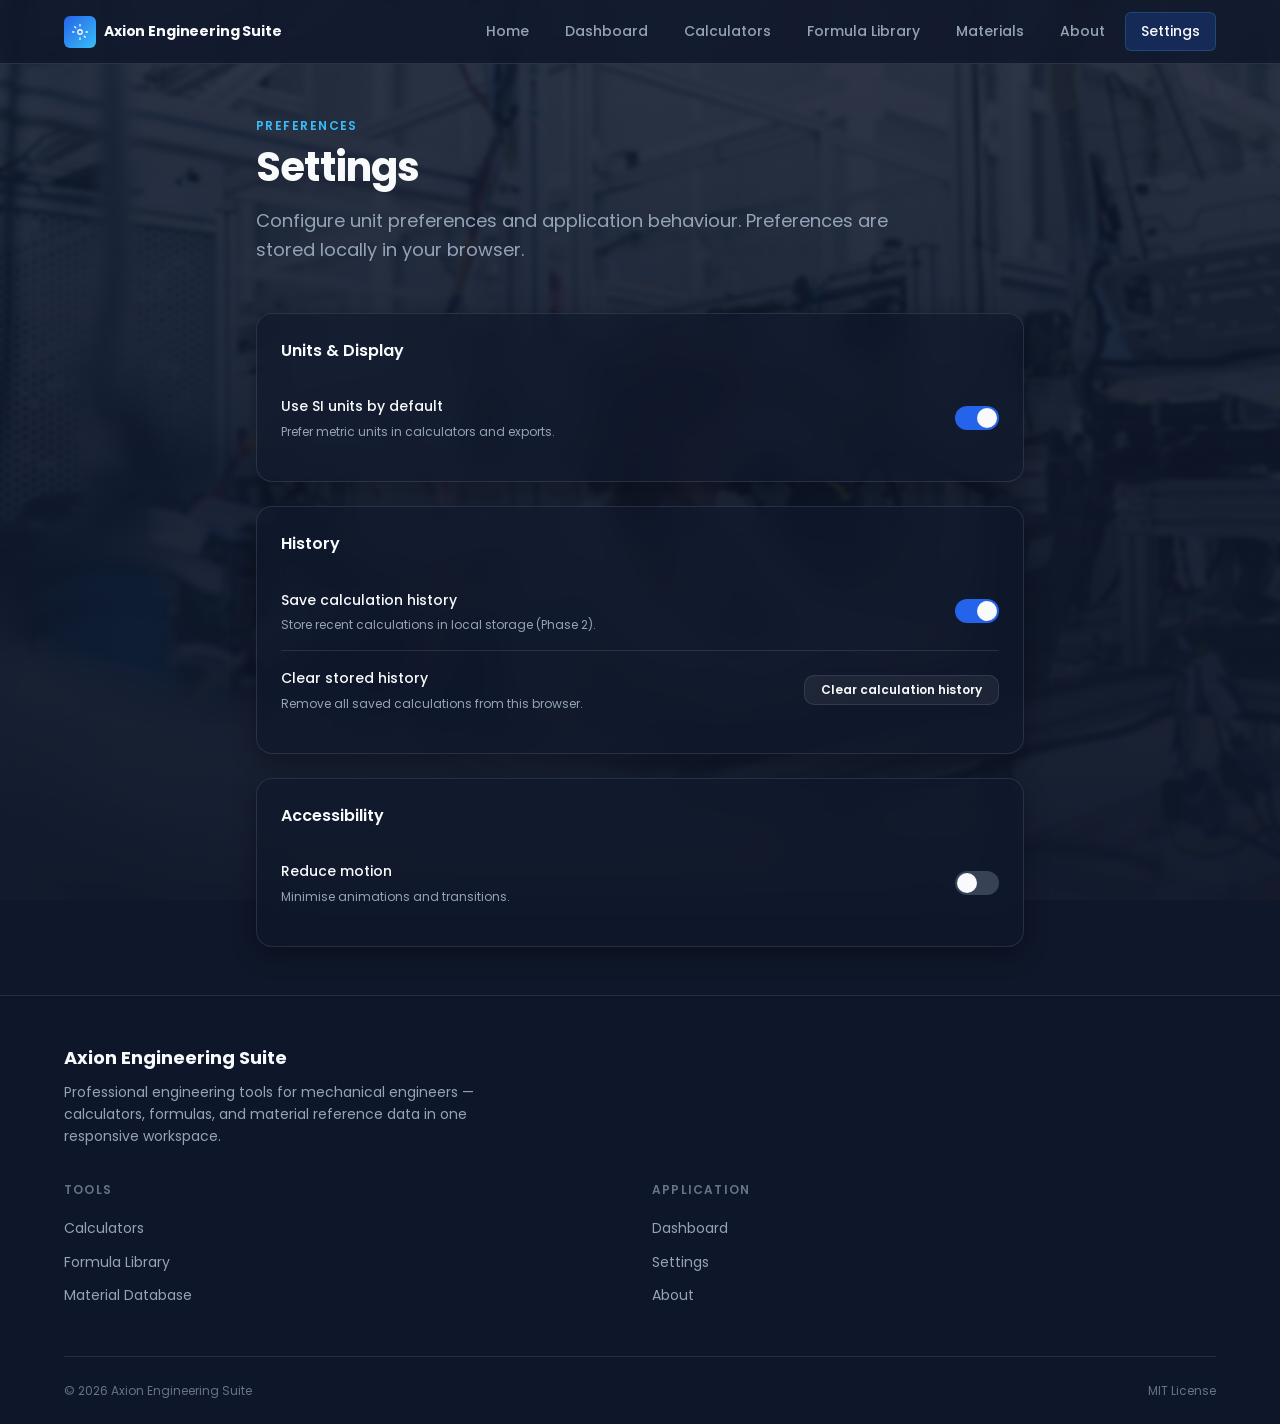
==== pages/settings.html @ e9411380 "feat: complete Phase 1 application shell Co-authored-by: Cursor <cursoragent@cursor.com>" ====
<!DOCTYPE html>
<html lang="en">
  <head>
    <meta charset="UTF-8" />
    <meta name="viewport" content="width=device-width, initial-scale=1.0" />
    <meta name="description" content="Axion Engineering Suite settings — units, history, and preferences." />
    <title>Settings | Axion Engineering Suite</title>
    <link rel="preconnect" href="https://fonts.googleapis.com" />
    <link rel="preconnect" href="https://fonts.gstatic.com" crossorigin />
    <link href="https://fonts.googleapis.com/css2?family=Poppins:wght@400;500;600;700&display=swap" rel="stylesheet" />
    <link rel="stylesheet" href="../css/main.css" />
  </head>
  <body data-page="settings" class="app-shell">
    <a class="skip-link" href="#main-content">Skip to main content</a>
    <div id="site-header"></div>

    <main id="main-content" class="app-main page-section">
      <div class="container container--narrow">
        <header class="page-header animate-in">
          <span class="page-header__eyebrow">Preferences</span>
          <h1 class="page-header__title">Settings</h1>
          <p class="page-header__subtitle">
            Configure unit preferences and application behaviour. Preferences are stored locally in your browser.
          </p>
        </header>

        <section class="glass-panel settings-group animate-in animate-in--delay-1" aria-labelledby="units-heading">
          <h2 id="units-heading" class="settings-group__title">Units &amp; Display</h2>
          <div class="settings-row">
            <div>
              <p class="settings-row__label">Use SI units by default</p>
              <p class="settings-row__hint">Prefer metric units in calculators and exports.</p>
            </div>
            <button type="button" id="toggle-si-units" class="toggle is-on" role="switch" aria-checked="true" aria-label="Use SI units by default">
              <span class="toggle__thumb"></span>
            </button>
          </div>
        </section>

        <section class="glass-panel settings-group animate-in animate-in--delay-2" aria-labelledby="history-heading">
          <h2 id="history-heading" class="settings-group__title">History</h2>
          <div class="settings-row">
            <div>
              <p class="settings-row__label">Save calculation history</p>
              <p class="settings-row__hint">Store recent calculations in local storage (Phase 2).</p>
            </div>
            <button type="button" id="toggle-save-history" class="toggle is-on" role="switch" aria-checked="true" aria-label="Save calculation history">
              <span class="toggle__thumb"></span>
            </button>
          </div>
          <div class="settings-row">
            <div>
              <p class="settings-row__label">Clear stored history</p>
              <p class="settings-row__hint">Remove all saved calculations from this browser.</p>
            </div>
            <button type="button" id="clear-history-btn" class="btn btn--secondary btn--sm">Clear calculation history</button>
          </div>
        </section>

        <section class="glass-panel settings-group animate-in animate-in--delay-3" aria-labelledby="accessibility-heading">
          <h2 id="accessibility-heading" class="settings-group__title">Accessibility</h2>
          <div class="settings-row">
            <div>
              <p class="settings-row__label">Reduce motion</p>
              <p class="settings-row__hint">Minimise animations and transitions.</p>
            </div>
            <button type="button" id="toggle-reduced-motion" class="toggle" role="switch" aria-checked="false" aria-label="Reduce motion">
              <span class="toggle__thumb"></span>
            </button>
          </div>
        </section>
      </div>
    </main>

    <div id="site-footer"></div>
    <script type="module" src="../js/main.js"></script>
  </body>
</html>
---- css/main.css ----
@import url("variables.css");
@import url("base.css");
@import url("layout.css");
@import url("animations.css");
@import url("components.css");
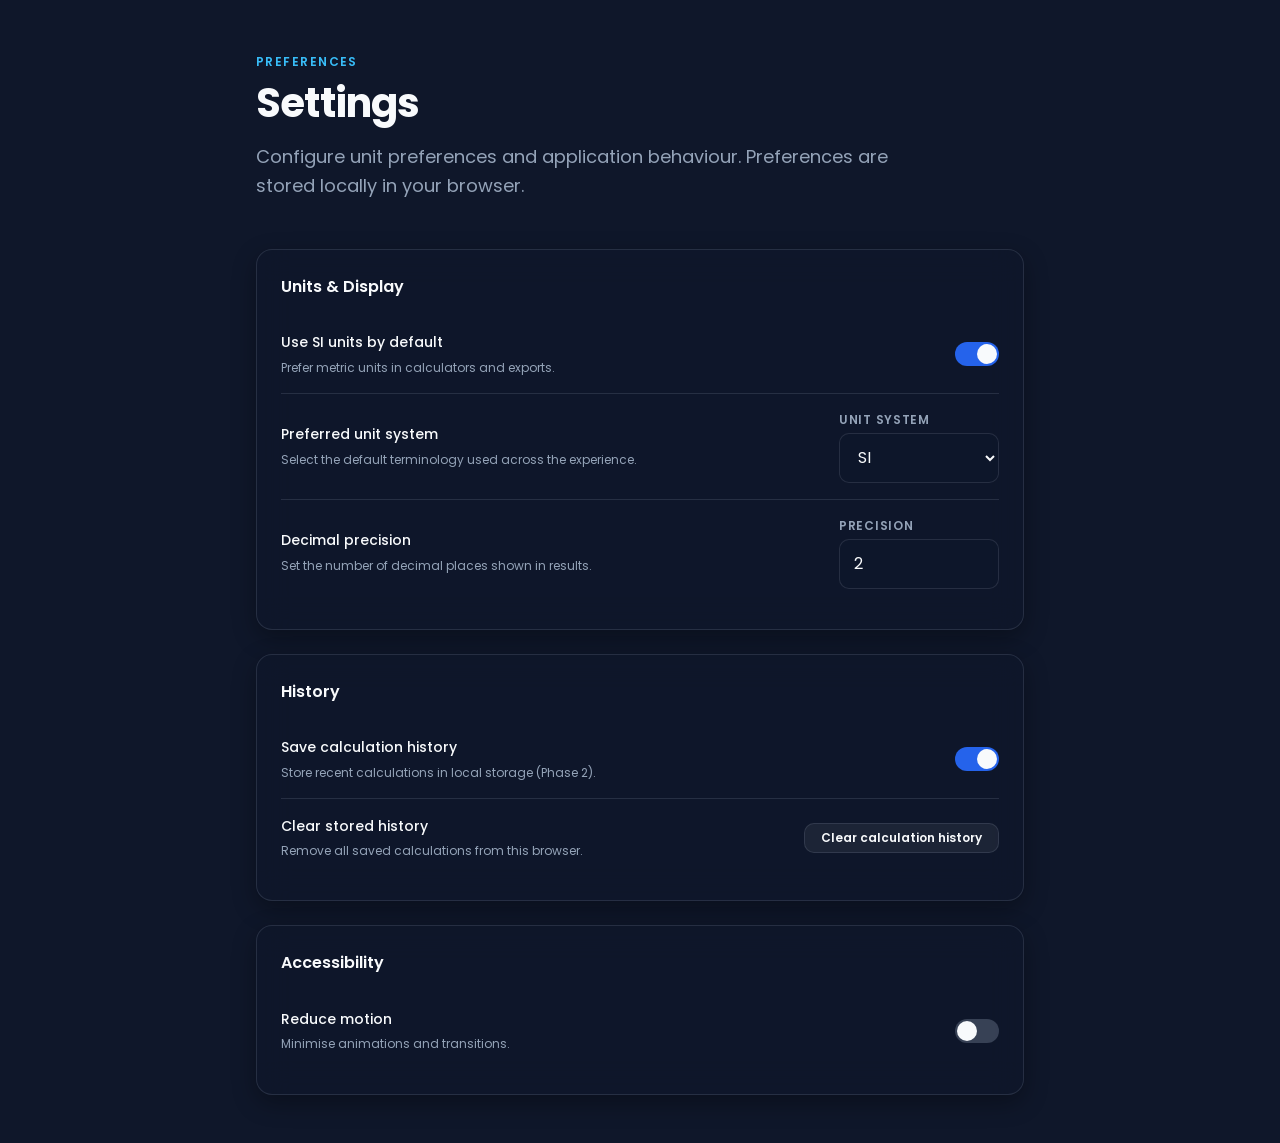
==== commit 1d003951: "feat: implement reusable calculator framework" ====
--- a/pages/settings.html
+++ b/pages/settings.html
@@ -34,6 +34,29 @@
             <button type="button" id="toggle-si-units" class="toggle is-on" role="switch" aria-checked="true" aria-label="Use SI units by default">
               <span class="toggle__thumb"></span>
             </button>
+          </div>
+          <div class="settings-row">
+            <div>
+              <p class="settings-row__label">Preferred unit system</p>
+              <p class="settings-row__hint">Select the default terminology used across the experience.</p>
+            </div>
+            <div class="settings-control">
+              <label class="settings-control__label" for="unit-system-select">Unit system</label>
+              <select id="unit-system-select" class="settings-control__input" aria-label="Preferred unit system">
+                <option value="si">SI</option>
+                <option value="imperial">Imperial</option>
+              </select>
+            </div>
+          </div>
+          <div class="settings-row">
+            <div>
+              <p class="settings-row__label">Decimal precision</p>
+              <p class="settings-row__hint">Set the number of decimal places shown in results.</p>
+            </div>
+            <div class="settings-control">
+              <label class="settings-control__label" for="decimal-precision-input">Precision</label>
+              <input id="decimal-precision-input" class="settings-control__input" type="number" min="0" max="6" step="1" value="2" aria-label="Decimal precision" />
+            </div>
           </div>
         </section>
 
